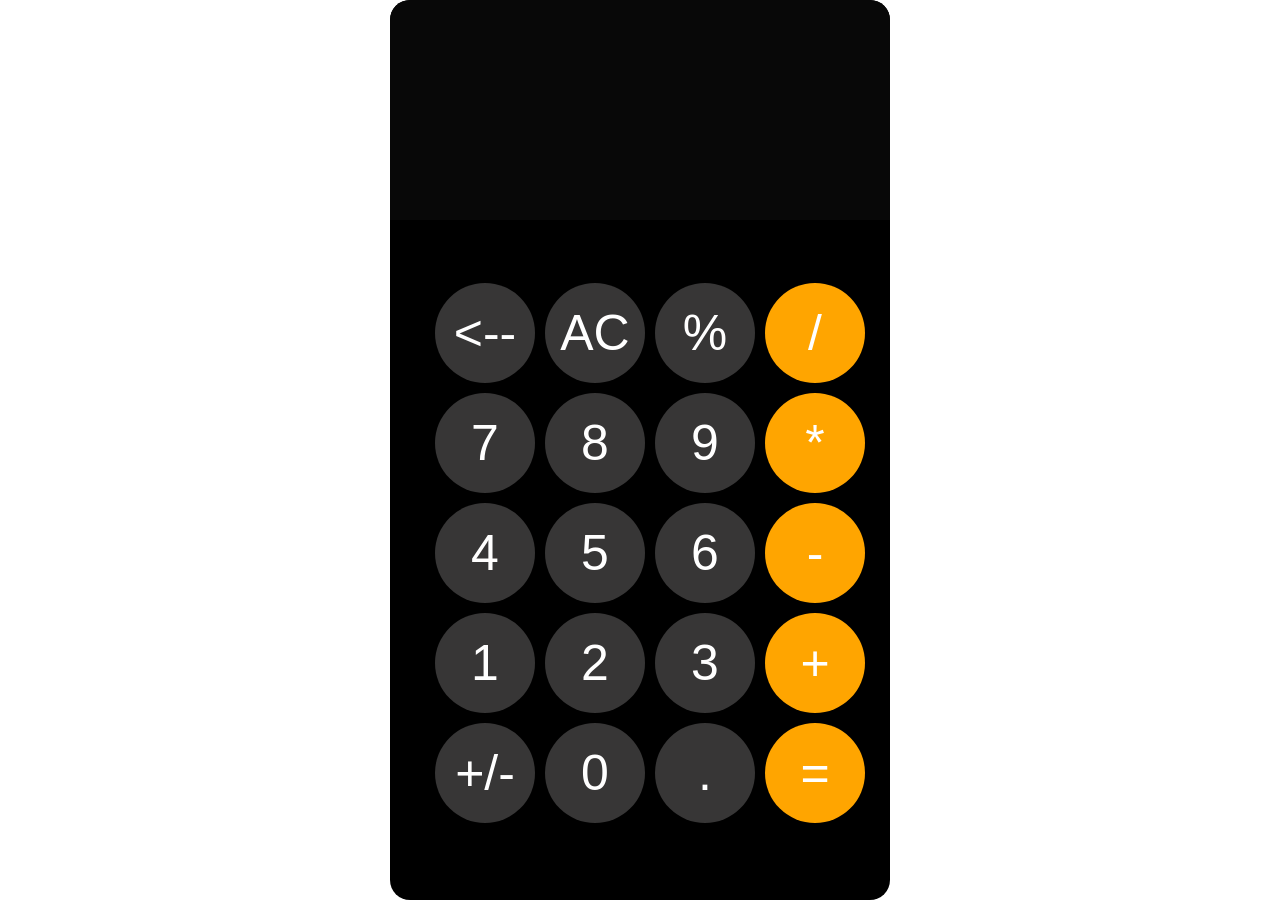
==== index2.html @ daf9c09e "update" ====
<!DOCTYPE html>
<html lang="en">
<head>
     <title> simple calculator - only html</title>
     <link rel="stylesheet" href="style.css">
</head>
    <body>
        <div id="calculator">
            <input id="display" readonly>
             <div class="output">0</div>
            
            <div id="keys">
                <button onclick="appendtodisplay{'<--'}"><--</button>
                <button onclick="cleardisplay{}">AC</button>
                <button onclick="appendtodisplay{'%'}">%</button>
                <button onclick="appendtodisplay{'/'}" class="operator-btn">/</button>
                <button onclick="appendtodisplay{'7'}">7</button>
                <button onclick="appendtodisplay{'8'}">8</button>
                <button onclick="appendtodisplay{'9'}">9</button>
                <button onclick="appendtodisplay{'*'}" class="operator-btn">*</button>
                <button onclick="appendtodisplay{'4'}">4</button>
                <button onclick="appendtodisplay{'5'}">5</button>
                <button onclick="appendtodisplay{'6'}">6</button>
                <button onclick="appendtodisplay{'-'}" class="operator-btn">-</button>
                <button onclick="appendtodisplay{'1'}">1</button>
                <button onclick="appendtodisplay{'2'}">2</button>
                <button onclick="appendtodisplay{'3'}">3</button>
                <button onclick="appendtodisplay{'+'}" class="operator-btn">+</button>
                <button onclick="appendtodisplay{'+/-'}">+/-</button>
                <button onclick="appendtodisplay{'0'}">0</button>
                <button onclick="appendtodisplay{'.'}">.</button>
                <button onclick="calculate{}" class="operator-btn">=</button>
        
            </div>

        </div>
        
    </body>
</html>
---- style.css ----
body{
    margin: 0;
    display: flex;
    justify-content: center;
    height: 900px;
}
#calculator{
    font-family: arial, sans-serif;
    background-color: black;
    border-radius: 20px;
    max-width: 500px;
    overflow: hidden;

}
#display{
    width: 400px;
    padding: 70px;
    border: none;
    font-size: 70px;
    text-align: left;
     background-color: rgb(8, 8, 8);
}
#keys{
    display: grid;
    grid-template-columns: repeat(4, 1fr);
    gap: 10px;
    padding: 25px;
    margin: 20px;
    

}
button{
    width: 100px;
    height: 100px;
    border: none;
    border-radius: 50px;
    background-color: rgb(55, 54, 54);
    color: white;
    font: bold;
    font-size: 50px;
    cursor: pointer;
}
   .operator-btn{
    background-color: orange;
   }
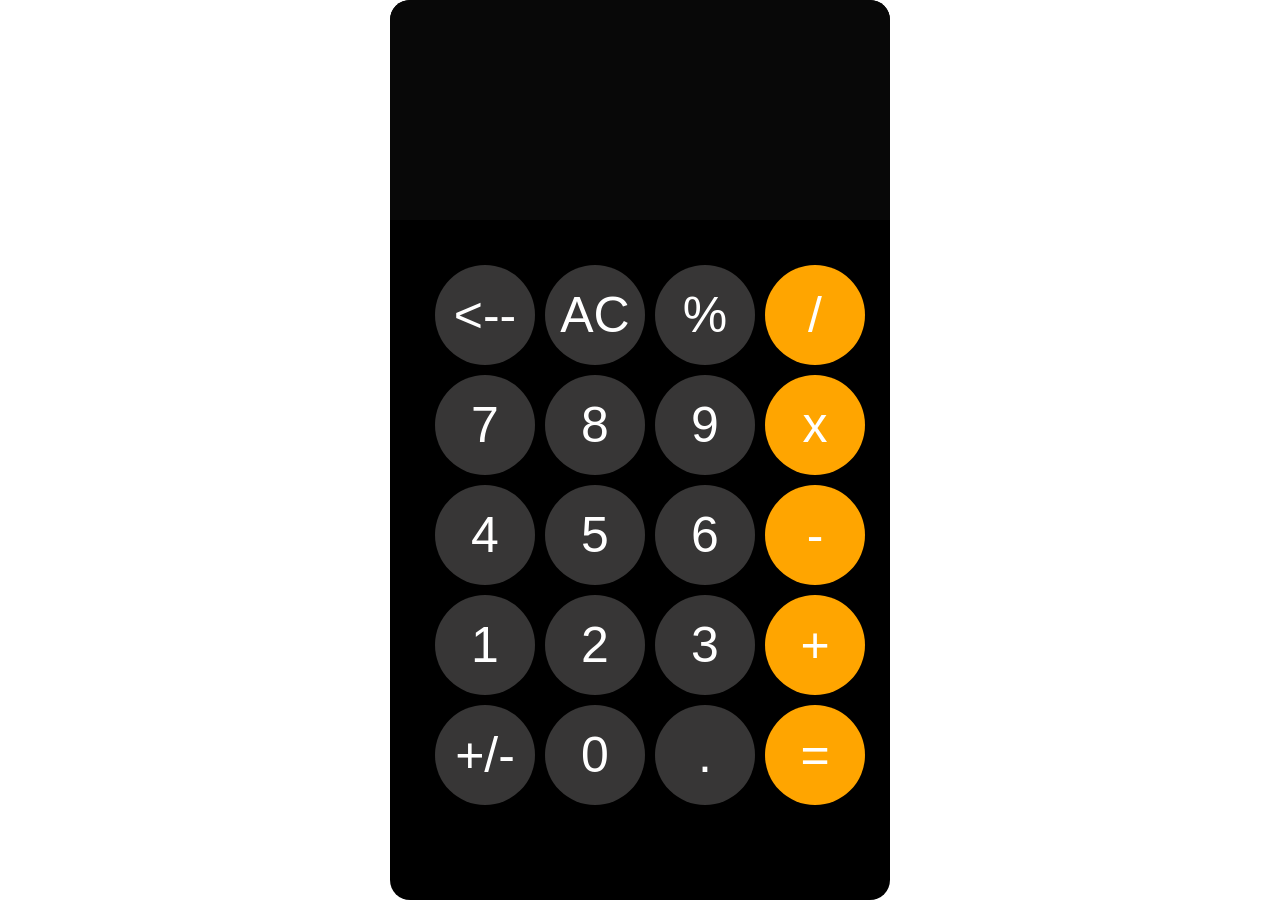
==== commit 221b4e1c: "update" ====
--- a/index2.html
+++ b/index2.html
@@ -7,7 +7,6 @@
     <body>
         <div id="calculator">
             <input id="display" readonly>
-             <div class="output">0</div>
             
             <div id="keys">
                 <button onclick="appendtodisplay{'<--'}"><--</button>
@@ -17,7 +16,7 @@
                 <button onclick="appendtodisplay{'7'}">7</button>
                 <button onclick="appendtodisplay{'8'}">8</button>
                 <button onclick="appendtodisplay{'9'}">9</button>
-                <button onclick="appendtodisplay{'*'}" class="operator-btn">*</button>
+                <button onclick="appendtodisplay{'x'}" class="operator-btn">x</button>
                 <button onclick="appendtodisplay{'4'}">4</button>
                 <button onclick="appendtodisplay{'5'}">5</button>
                 <button onclick="appendtodisplay{'6'}">6</button>
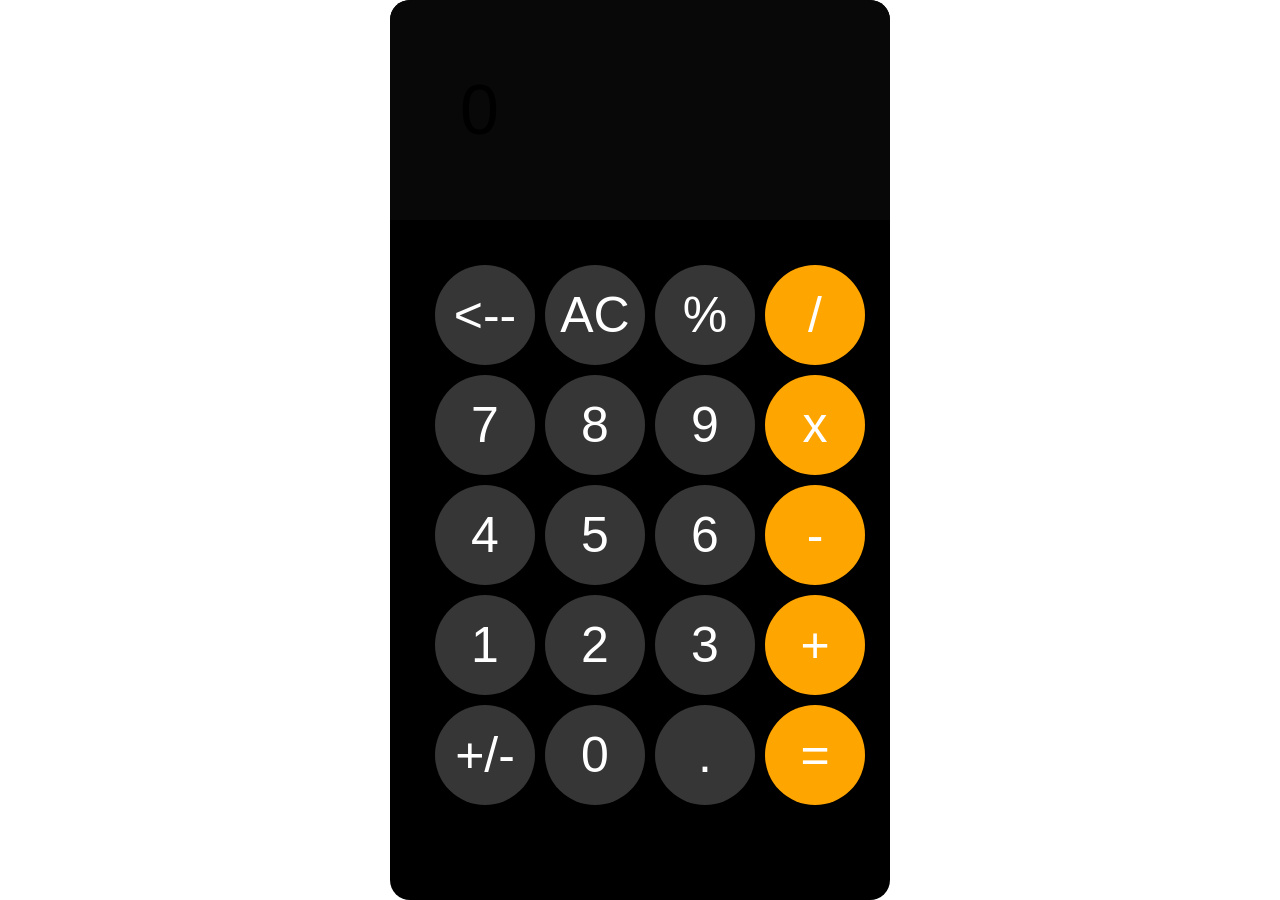
==== commit d2f617cf: "update" ====
--- a/index2.html
+++ b/index2.html
@@ -6,7 +6,7 @@
 </head>
     <body>
         <div id="calculator">
-            <input id="display" readonly>
+        <div id="display" readonly>0</div>
             
             <div id="keys">
                 <button onclick="appendtodisplay{'<--'}"><--</button>
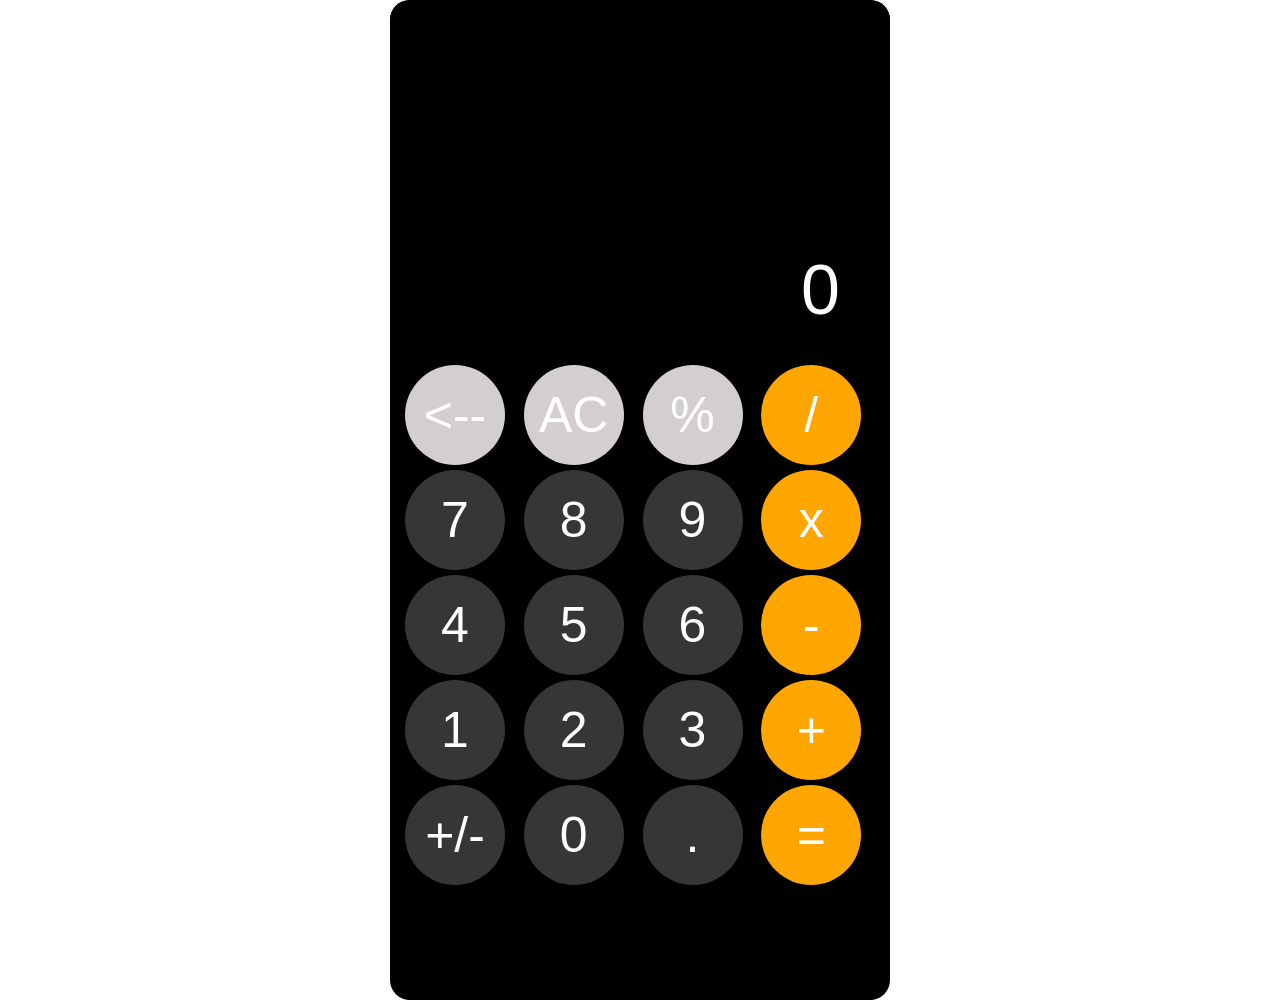
==== commit c7b408ca: "update" ====
--- a/index2.html
+++ b/index2.html
@@ -9,9 +9,9 @@
         <div id="display" readonly>0</div>
             
             <div id="keys">
-                <button onclick="appendtodisplay{'<--'}"><--</button>
-                <button onclick="cleardisplay{}">AC</button>
-                <button onclick="appendtodisplay{'%'}">%</button>
+                <button onclick="appendtodisplay{'<--'}" class="style"><--</button>
+                <button onclick="cleardisplay{}" class="style">AC</button>
+                <button onclick="appendtodisplay{'%'}" class="style">%</button>
                 <button onclick="appendtodisplay{'/'}" class="operator-btn">/</button>
                 <button onclick="appendtodisplay{'7'}">7</button>
                 <button onclick="appendtodisplay{'8'}">8</button>
--- a/style.css
+++ b/style.css
@@ -2,7 +2,7 @@
     margin: 0;
     display: flex;
     justify-content: center;
-    height: 900px;
+    height: 1000px;
 }
 #calculator{
     font-family: arial, sans-serif;
@@ -14,33 +14,40 @@
 }
 #display{
     width: 400px;
-    padding: 70px;
+    padding: 50px;
     border: none;
     font-size: 70px;
-    text-align: left;
-     background-color: rgb(8, 8, 8);
+    text-align: right;
+     background-color: rgb(0, 0, 0);
+     color: white;
+     padding-bottom: 20px;
+     padding-top: 250px;
+     font: bold;
+
 }
 #keys{
     display: grid;
     grid-template-columns: repeat(4, 1fr);
-    gap: 10px;
-    padding: 25px;
-    margin: 20px;
-    
+    gap: 5px;
+    padding: 10px;
+    margin: 5px;
+
 
 }
 button{
     width: 100px;
     height: 100px;
-    border: none;
+    border: 10px;
     border-radius: 50px;
     background-color: rgb(55, 54, 54);
     color: white;
-    font: bold;
+    font:bold;
     font-size: 50px;
     cursor: pointer;
 }
    .operator-btn{
-    background-color: orange;
+    background-color: rgb(255, 166, 0);
    } 
-    
+    .style{
+        background-color: rgb(212, 207, 207);
+    }
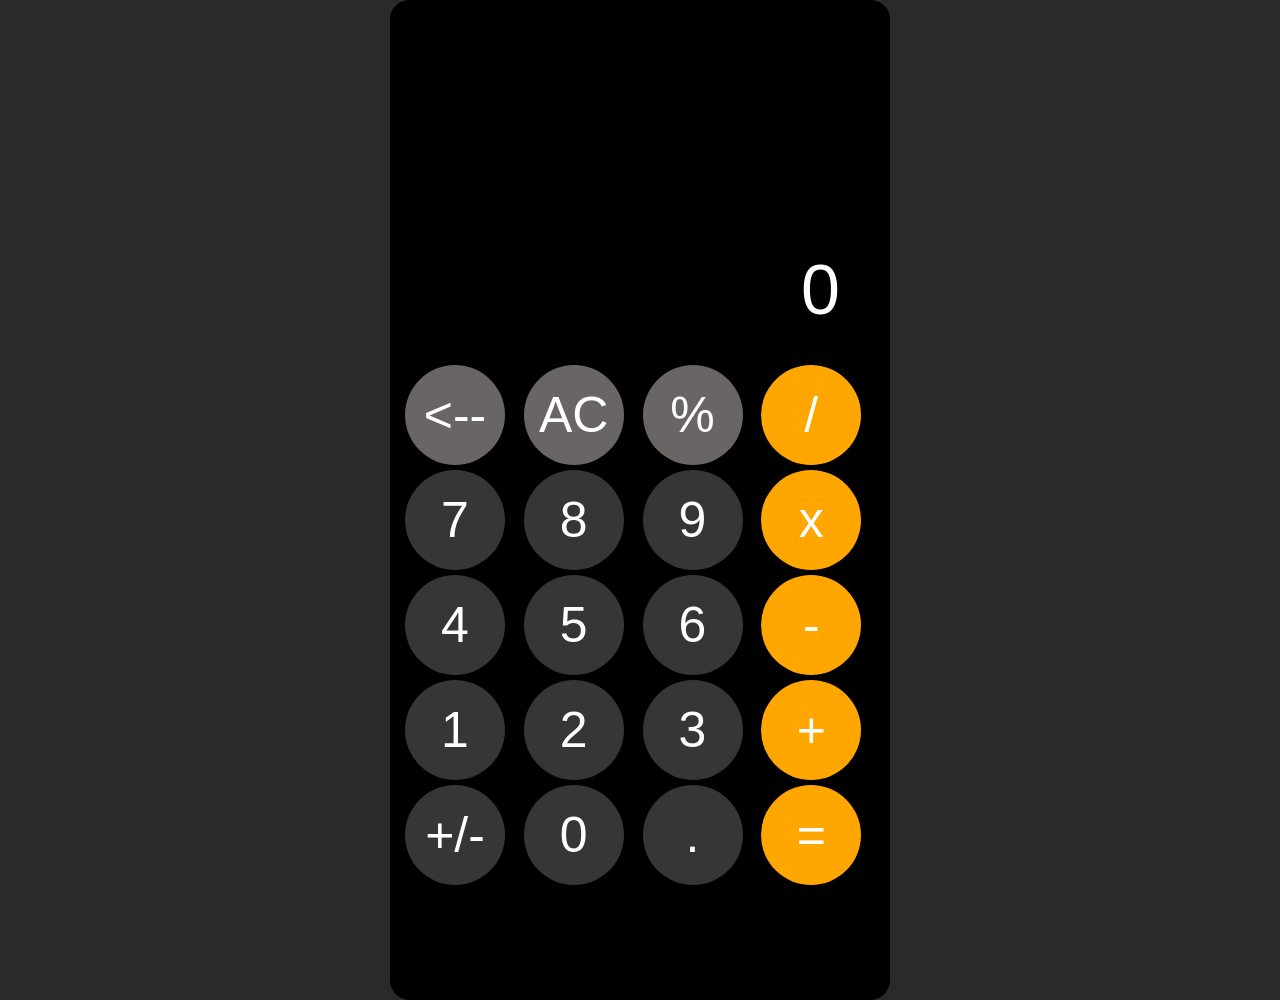
==== commit 512e4b13: "UPDATE" ====
--- a/index2.html
+++ b/index2.html
@@ -9,7 +9,7 @@
         <div id="display" readonly>0</div>
             
             <div id="keys">
-                <button onclick="appendtodisplay{'<--'}" class="style"><--</button>
+               <button onclick="appendtodisplay{'<--'}" class="style"><--</button>
                 <button onclick="cleardisplay{}" class="style">AC</button>
                 <button onclick="appendtodisplay{'%'}" class="style">%</button>
                 <button onclick="appendtodisplay{'/'}" class="operator-btn">/</button>
--- a/style.css
+++ b/style.css
@@ -3,6 +3,7 @@
     display: flex;
     justify-content: center;
     height: 1000px;
+    background-color: rgba(21, 20, 20, 0.906);
 }
 #calculator{
     font-family: arial, sans-serif;
@@ -34,6 +35,7 @@
 
 
 }
+
 button{
     width: 100px;
     height: 100px;
@@ -45,9 +47,14 @@
     font-size: 50px;
     cursor: pointer;
 }
+button:hover{
+    background-color: rgba(228, 224, 224, 0.556);
+
+}
    .operator-btn{
     background-color: rgb(255, 166, 0);
    } 
     .style{
-        background-color: rgb(212, 207, 207);
+        background-color: rgba(235, 227, 227, 0.449);
+    
     }
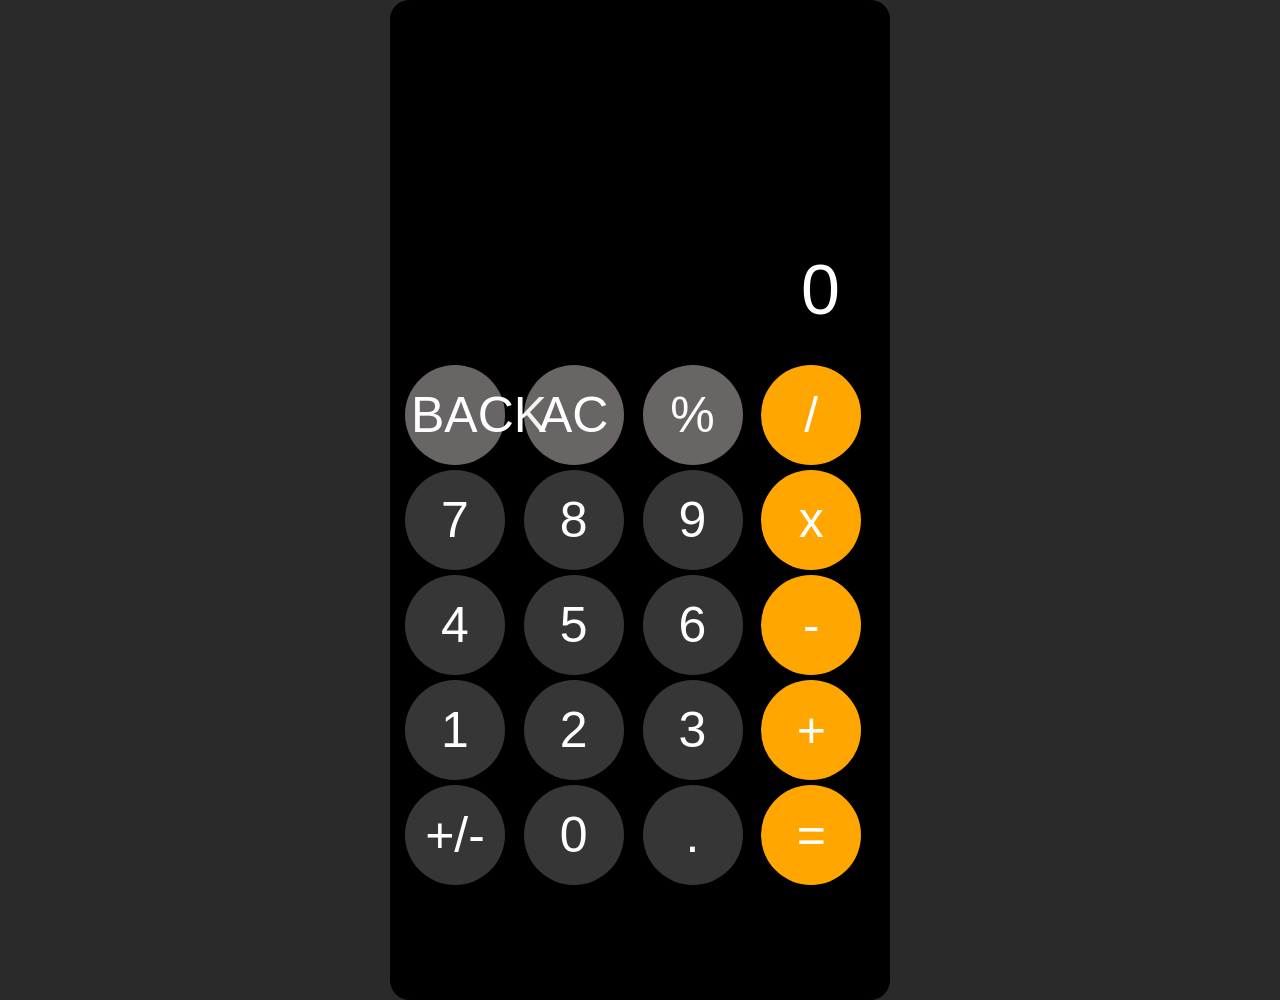
==== commit a7db588b: "UPDATE" ====
--- a/index2.html
+++ b/index2.html
@@ -9,7 +9,7 @@
         <div id="display" readonly>0</div>
             
             <div id="keys">
-               <button onclick="appendtodisplay{'<--'}" class="style"><--</button>
+               <button onclick="appendtodisplay{'BACK'}" class="style">BACK</button>
                 <button onclick="cleardisplay{}" class="style">AC</button>
                 <button onclick="appendtodisplay{'%'}" class="style">%</button>
                 <button onclick="appendtodisplay{'/'}" class="operator-btn">/</button>
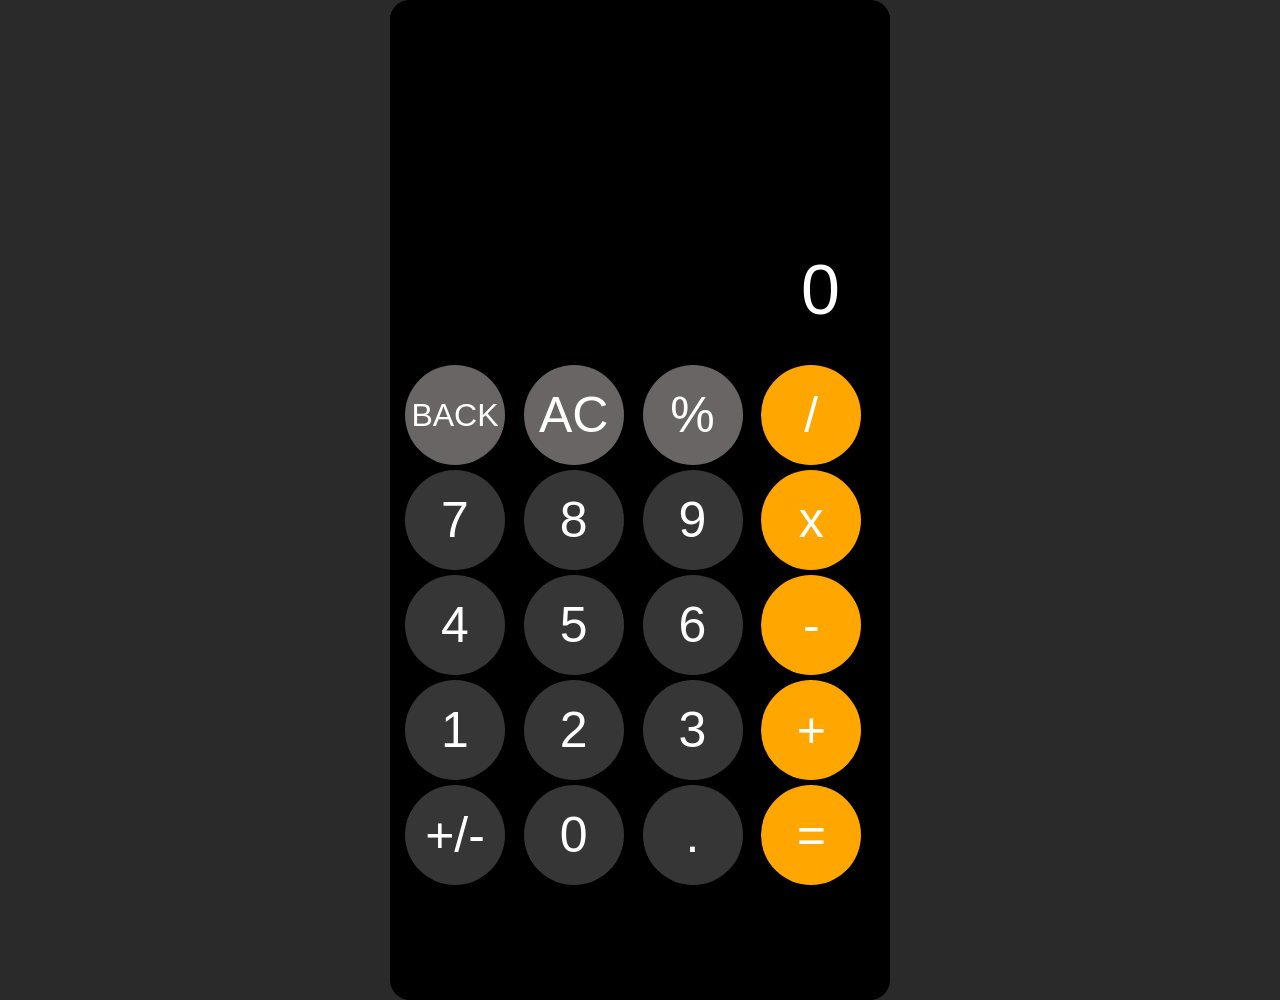
==== commit 381326cb: "update" ====
--- a/index2.html
+++ b/index2.html
@@ -9,7 +9,7 @@
         <div id="display" readonly>0</div>
             
             <div id="keys">
-               <button onclick="appendtodisplay{'BACK'}" class="style">BACK</button>
+               <button onclick="appendtodisplay{'BACK'}" class="style" id="style">BACK</button>
                 <button onclick="cleardisplay{}" class="style">AC</button>
                 <button onclick="appendtodisplay{'%'}" class="style">%</button>
                 <button onclick="appendtodisplay{'/'}" class="operator-btn">/</button>
--- a/style.css
+++ b/style.css
@@ -56,5 +56,9 @@
    } 
     .style{
         background-color: rgba(235, 227, 227, 0.449);
+        
     
     }
+#style{
+    font-size: 32px;
+}
